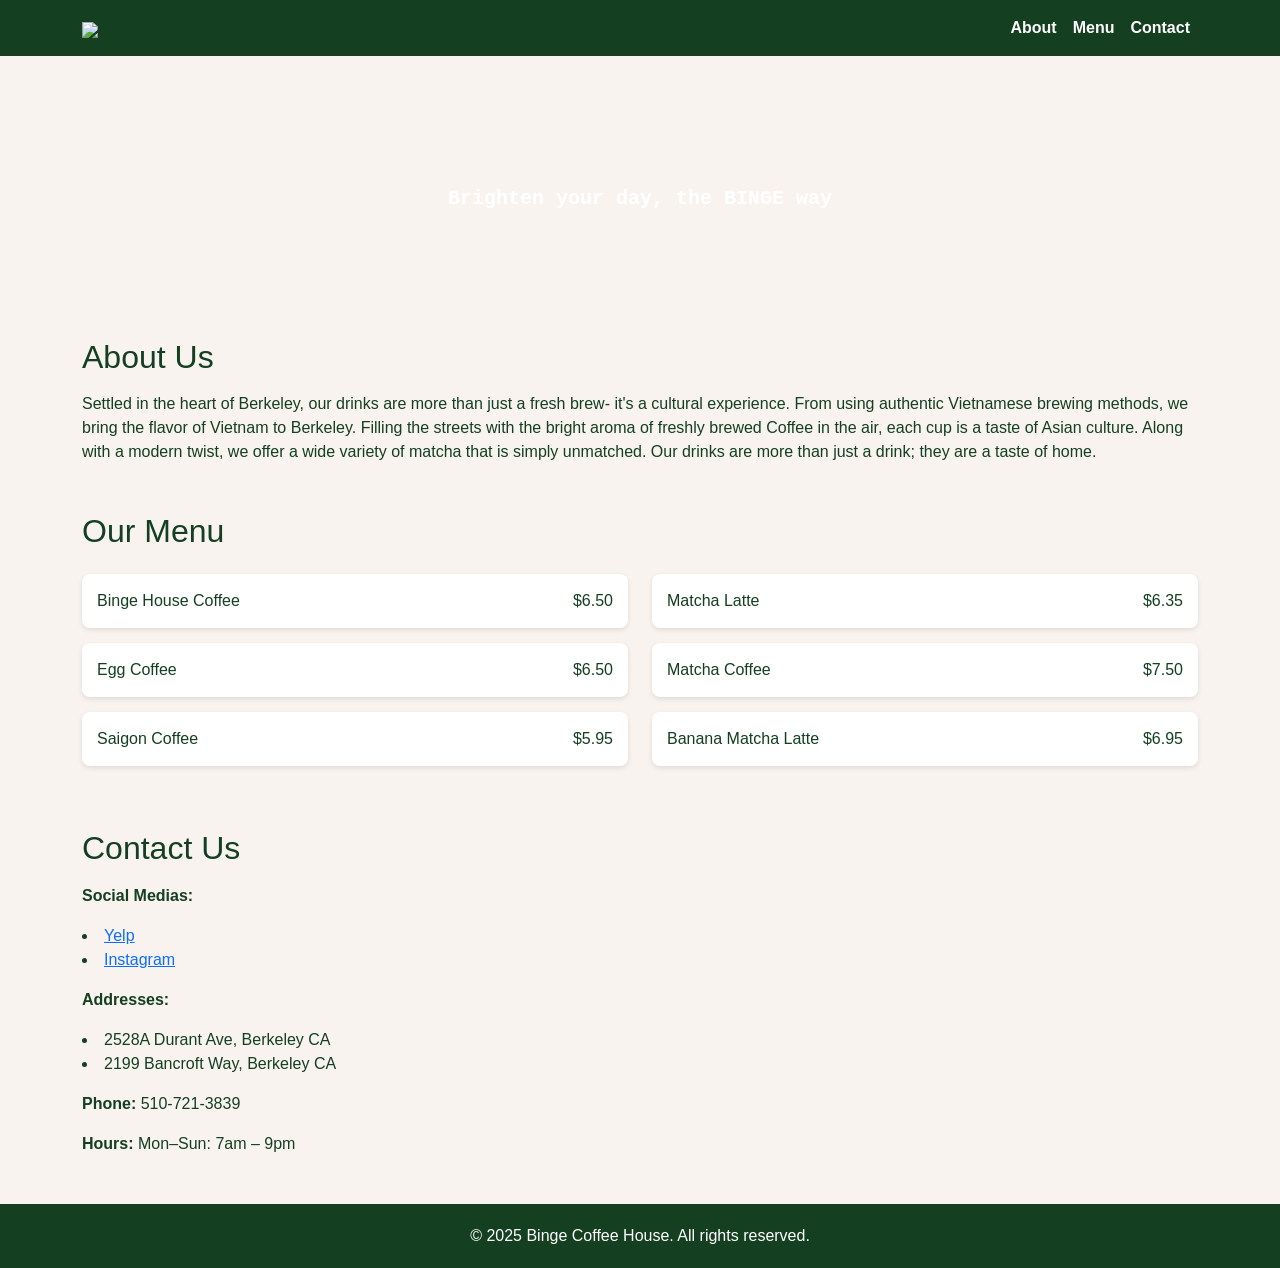
==== index.html @ 5737a085 "Pending changes exported from your codespace" ====
<!DOCTYPE html>
<html lang="en">
<head>
  <meta charset="UTF-8" />
  <meta name="viewport" content="width=device-width, initial-scale=1" />
  <title>Binge Coffee House</title>
  <!-- Bootstrap CSS CDN -->
  <link href="https://cdn.jsdelivr.net/npm/bootstrap@5.3.3/dist/css/bootstrap.min.css" rel="stylesheet" />

  <link rel="stylesheet" href="style.css" />

</head>
<body>

  <!-- Navbar -->
  <nav class="navbar navbar-expand-lg">
    <div class="container">
      <a class="navbar-brand" href="#"><img src="https://sdmntprwestus2.oaiusercontent.com/files/00000000-8bbc-61f8-864b-0257c5676d09/raw?se=2025-07-11T18%3A39%3A16Z&sp=r&sv=2024-08-04&sr=b&scid=2c85a72f-97a1-55dd-9997-6b4b5de7c45d&skoid=30ec2761-8f41-44db-b282-7a0f8809659b&sktid=a48cca56-e6da-484e-a814-9c849652bcb3&skt=2025-07-11T08%3A27%3A37Z&ske=2025-07-12T08%3A27%3A37Z&sks=b&skv=2024-08-04&sig=Iki78RWOVSCAe4Q52RHfgVtnEiiH8qFBvia9S9YXhaI%3D"style="height: 60px;"></a>
      <button class="navbar-toggler bg-light" type="button" data-bs-toggle="collapse" data-bs-target="#navbarNav">
        <span class="navbar-toggler-icon text-dark"></span>
      </button>
      <div class="collapse navbar-collapse justify-content-end" id="navbarNav">
        <ul class="navbar-nav">
          <li class="nav-item"><a class="nav-link" href="#about">About</a></li>
          <li class="nav-item"><a class="nav-link" href="#menu">Menu</a></li>
          <li class="nav-item"><a class="nav-link" href="#contact">Contact</a></li>
        </ul>
      </div>
    </div>
  </nav>

  <!-- Hero Section -->
  <section class="hero">
    <h1>Welcome to Binge Coffee House</h1>
    <p>Brighten your day, the BINGE way</p>
  </section>

  <!-- Main Content -->
  <div class="container my-5">

    <!-- About -->
    <section id="about" class="mb-5">
      <h2 class="mb-3">About Us</h2>
      <p>Settled in the heart of Berkeley, our drinks are more than just a fresh brew- it's a cultural experience. From using authentic Vietnamese brewing methods, we bring the flavor of Vietnam to Berkeley. Filling the streets with the bright aroma of freshly brewed Coffee in the air, each cup is a taste of Asian culture. Along with a modern twist, we offer a wide variety of matcha that is simply unmatched. Our drinks are more than just a drink; they are a taste of home.</p>
    </section>

    <!-- Menu -->
    <section id="menu" class="mb-5">
      <h2 class="mb-4">Our Menu</h2>
      <div class="row">
        <div class="col-md-6">
          <div class="menu-item d-flex justify-content-between">
            <span>Binge House Coffee</span><span>$6.50</span>
          </div>
          <div class="menu-item d-flex justify-content-between">
            <span>Egg Coffee</span><span>$6.50</span>
          </div>
          <div class="menu-item d-flex justify-content-between">
            <span>Saigon Coffee</span><span>$5.95</span>
          </div>
        </div>
        <div class="col-md-6">
          <div class="menu-item d-flex justify-content-between">
            <span>Matcha Latte</span><span>$6.35</span>
          </div>
          <div class="menu-item d-flex justify-content-between">
            <span>Matcha Coffee</span><span>$7.50</span>
          </div>
          <div class="menu-item d-flex justify-content-between">
            <span>Banana Matcha Latte</span><span>$6.95</span>
          </div>
        </div>
      </div>
    </section>

    <!-- Contact -->
    <section id="contact">
      <h2 class="mb-3">Contact Us</h2>
      <p><strong>Social Medias:</strong>
      <li><a href="https://www.yelp.com/biz/binge-coffee-house-berkeley">Yelp</a></li>
      <li><a href="https://www.instagram.com/bingecoffeehouse/">Instagram</a></li>
      </p>
      <p><strong>Addresses:</strong> 
      <li>2528A Durant Ave, Berkeley CA </li>
      <li>2199 Bancroft Way, Berkeley CA </li>
      </p>
      <p><strong>Phone:</strong> 510-721-3839</p>
      <p><strong>Hours:</strong> Mon–Sun: 7am – 9pm</p>
    </section>

  </div>

  <!-- Footer -->
  <footer>
    &copy; 2025 Binge Coffee House. All rights reserved.
  </footer>

  <!-- Bootstrap JS (for navbar toggle) -->
  <script src="https://cdn.jsdelivr.net/npm/bootstrap@5.3.3/dist/js/bootstrap.bundle.min.js"></script>
</body>
</html>
---- style.css ----
body {
  background-color: #f8f3ef;
  color: #143f21;
  font-family: 'Segoe UI', sans-serif;
}
.navbar {
  background-color: #143f21;
}
.navbar-brand, .nav-link {
  color: #fff !important;
  font-weight: bold;
}
.hero {
  background-image: url('https://images.squarespace-cdn.com/content/v1/673925059feafc19da587db2/c47ba6ce-5263-4a9c-834e-839a4fa09772/_CA14722.jpg?format=2500w');
  background-size: cover;
  background-position: center;
  background-repeat: no-repeat;
  
  padding: 60px 20px;

  text-align: center;
  color: rgb(255, 255, 255);
  font-family: monospace;
  font-weight: bold;
  font-size: x-large;
}
.hero h1 {
  font-family: monospace;
  font-weight: 500;
  font-size: 3rem;
  color: #f8f3ef;
  margin-bottom: 10px;
}
.menu-item {
  background-color: #fff;
  border-radius: 8px;
  box-shadow: 0 2px 5px rgba(0,0,0,0.1);
  padding: 15px;
  margin-bottom: 15px;
}
footer {
  background-color: #143f21;
  color: white;
  padding: 20px 10px;
  text-align: center;
  margin-top: 40px;
}
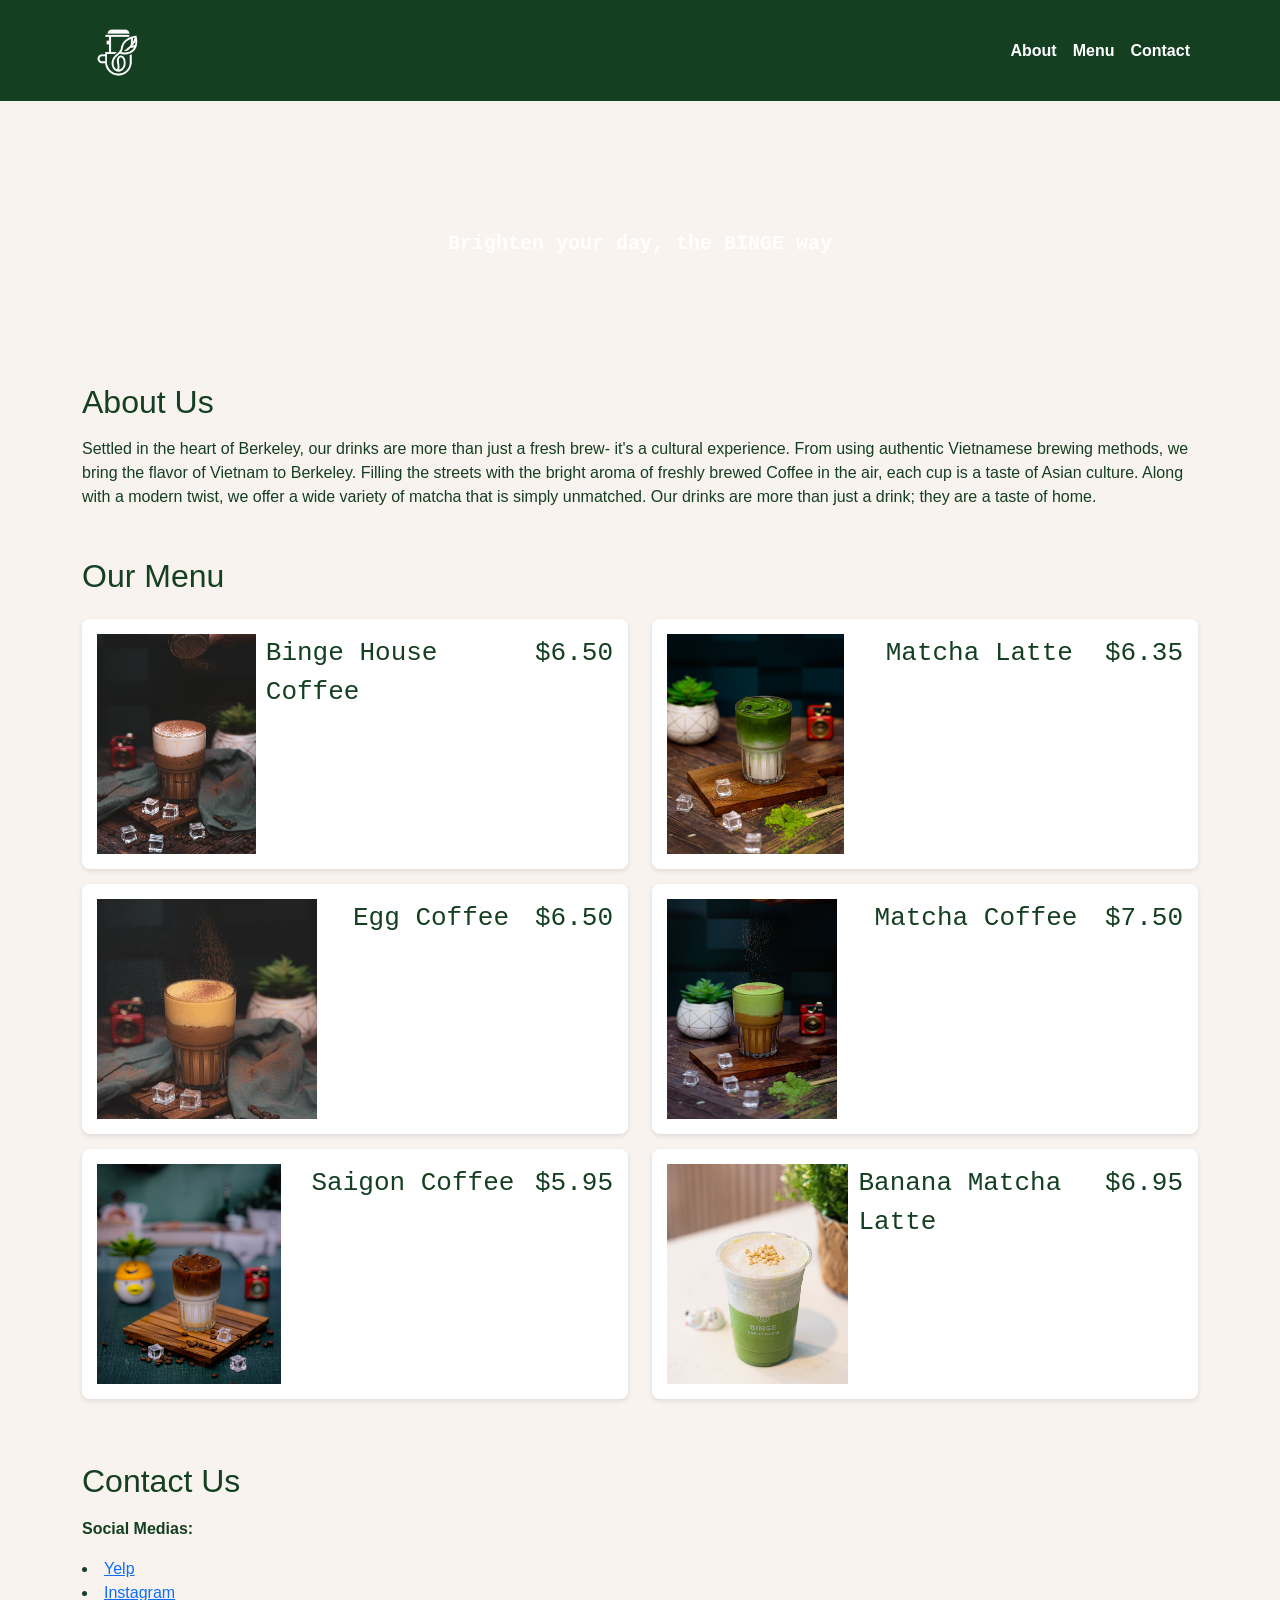
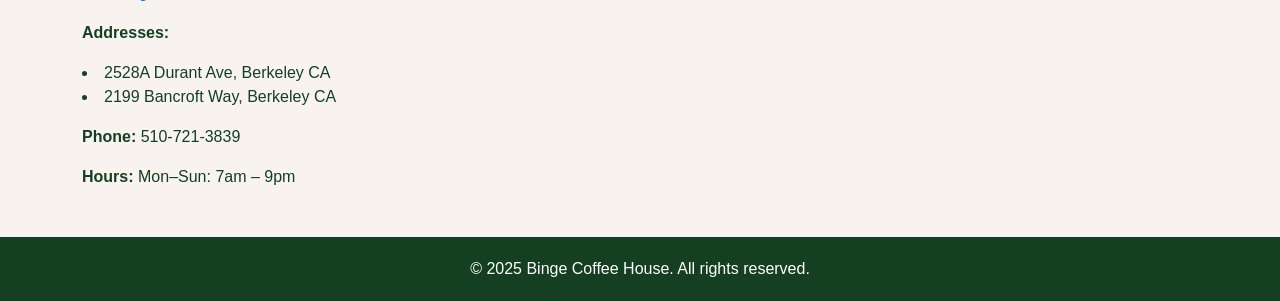
==== commit fb21b664: "Images" ====
--- a/index.html
+++ b/index.html
@@ -15,7 +15,7 @@
   <!-- Navbar -->
   <nav class="navbar navbar-expand-lg">
     <div class="container">
-      <a class="navbar-brand" href="#"><img src="https://sdmntprwestus2.oaiusercontent.com/files/00000000-8bbc-61f8-864b-0257c5676d09/raw?se=2025-07-11T18%3A39%3A16Z&sp=r&sv=2024-08-04&sr=b&scid=2c85a72f-97a1-55dd-9997-6b4b5de7c45d&skoid=30ec2761-8f41-44db-b282-7a0f8809659b&sktid=a48cca56-e6da-484e-a814-9c849652bcb3&skt=2025-07-11T08%3A27%3A37Z&ske=2025-07-12T08%3A27%3A37Z&sks=b&skv=2024-08-04&sig=Iki78RWOVSCAe4Q52RHfgVtnEiiH8qFBvia9S9YXhaI%3D"style="height: 60px;"></a>
+      <a class="navbar-brand" href="#"><img src="images/Jul 11, 2025, 11_19_41 AM.png"style="height: 75px;"></a>
       <button class="navbar-toggler bg-light" type="button" data-bs-toggle="collapse" data-bs-target="#navbarNav">
         <span class="navbar-toggler-icon text-dark"></span>
       </button>
@@ -50,23 +50,29 @@
       <div class="row">
         <div class="col-md-6">
           <div class="menu-item d-flex justify-content-between">
+            <img src="images/housecoffeereal.jpg" style="height: 220px; margin-right: 10px;" />
             <span>Binge House Coffee</span><span>$6.50</span>
           </div>
           <div class="menu-item d-flex justify-content-between">
+            <img src="images/bingehousecoffee.jpg" style="height: 220px; margin-right: 10px;" />
             <span>Egg Coffee</span><span>$6.50</span>
           </div>
           <div class="menu-item d-flex justify-content-between">
+            <img src="images/saigon sua da.jpg" style="height: 220px; margin-right: 10px;" />
             <span>Saigon Coffee</span><span>$5.95</span>
           </div>
         </div>
         <div class="col-md-6">
           <div class="menu-item d-flex justify-content-between">
+            <img src="images/matcha.jpg" style="height: 220px; margin-right: 10px;" />
             <span>Matcha Latte</span><span>$6.35</span>
           </div>
           <div class="menu-item d-flex justify-content-between">
+            <img src="images/matcha coffee.jpg" style="height: 220px;width: 170px; margin-right: 10px;" />
             <span>Matcha Coffee</span><span>$7.50</span>
           </div>
           <div class="menu-item d-flex justify-content-between">
+            <img src="images/Bananamatcha.jpeg" style="height: 220px;width: 200px; margin-right: 10px;" />
             <span>Banana Matcha Latte</span><span>$6.95</span>
           </div>
         </div>
--- a/style.css
+++ b/style.css
@@ -33,10 +33,13 @@
 }
 .menu-item {
   background-color: #fff;
+  font-family: monospace;
+  font-size: xx-large;
   border-radius: 8px;
   box-shadow: 0 2px 5px rgba(0,0,0,0.1);
   padding: 15px;
   margin-bottom: 15px;
+  height: 250px;
 }
 footer {
   background-color: #143f21;
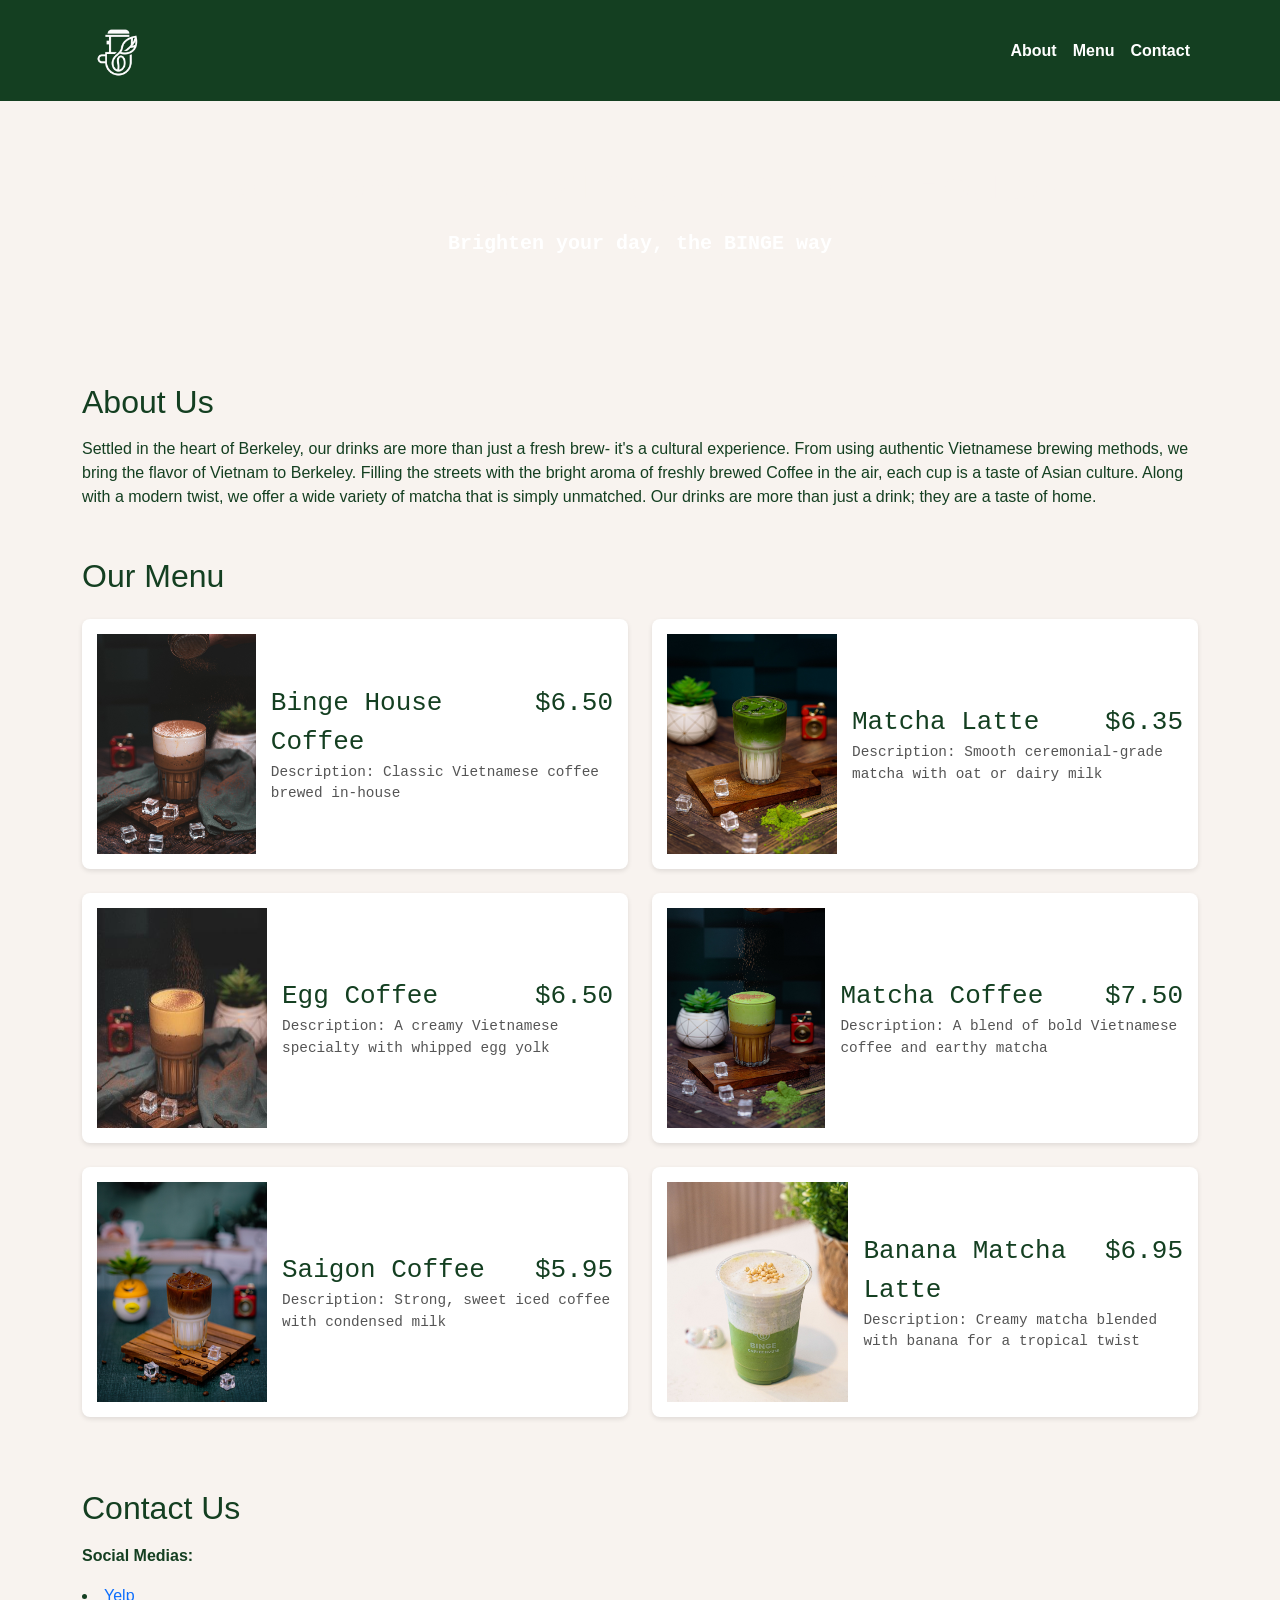
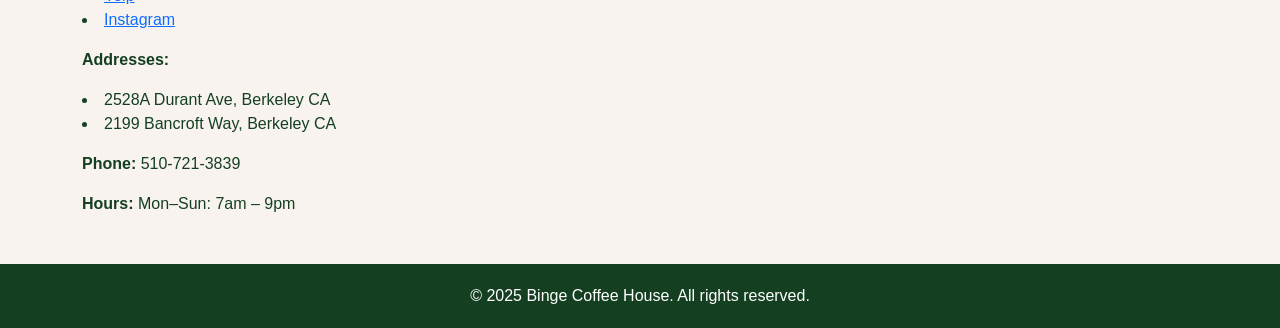
==== commit 51f25ba6: "wdasdn" ====
--- a/index.html
+++ b/index.html
@@ -45,39 +45,80 @@
     </section>
 
     <!-- Menu -->
-    <section id="menu" class="mb-5">
-      <h2 class="mb-4">Our Menu</h2>
-      <div class="row">
-        <div class="col-md-6">
-          <div class="menu-item d-flex justify-content-between">
-            <img src="images/housecoffeereal.jpg" style="height: 220px; margin-right: 10px;" />
-            <span>Binge House Coffee</span><span>$6.50</span>
+<section id="menu" class="mb-5">
+  <h2 class="mb-4">Our Menu</h2>
+  <div class="row">
+    <div class="col-md-6">
+      <div class="menu-item d-flex mb-4">
+        <img src="images/housecoffeereal.jpg" style="height: 220px; width: 170px; margin-right: 15px;" />
+        <div class="d-flex flex-column justify-content-center">
+          <div class="d-flex justify-content-between" style="width: 100%;">
+            <span>Binge House Coffee</span>
+            <span>$6.50</span>
           </div>
-          <div class="menu-item d-flex justify-content-between">
-            <img src="images/bingehousecoffee.jpg" style="height: 220px; margin-right: 10px;" />
-            <span>Egg Coffee</span><span>$6.50</span>
-          </div>
-          <div class="menu-item d-flex justify-content-between">
-            <img src="images/saigon sua da.jpg" style="height: 220px; margin-right: 10px;" />
-            <span>Saigon Coffee</span><span>$5.95</span>
-          </div>
-        </div>
-        <div class="col-md-6">
-          <div class="menu-item d-flex justify-content-between">
-            <img src="images/matcha.jpg" style="height: 220px; margin-right: 10px;" />
-            <span>Matcha Latte</span><span>$6.35</span>
-          </div>
-          <div class="menu-item d-flex justify-content-between">
-            <img src="images/matcha coffee.jpg" style="height: 220px;width: 170px; margin-right: 10px;" />
-            <span>Matcha Coffee</span><span>$7.50</span>
-          </div>
-          <div class="menu-item d-flex justify-content-between">
-            <img src="images/Bananamatcha.jpeg" style="height: 220px;width: 200px; margin-right: 10px;" />
-            <span>Banana Matcha Latte</span><span>$6.95</span>
-          </div>
+          <span style="font-size: 0.9rem; color: #555;">Description: Classic Vietnamese coffee brewed in-house</span>
         </div>
       </div>
-    </section>
+
+      <div class="menu-item d-flex mb-4">
+        <img src="images/bingehousecoffee.jpg" style="height: 220px; width: 170px; margin-right: 15px;" />
+        <div class="d-flex flex-column justify-content-center">
+          <div class="d-flex justify-content-between" style="width: 100%;">
+            <span>Egg Coffee</span>
+            <span>$6.50</span>
+          </div>
+          <span style="font-size: 0.9rem; color: #555;">Description: A creamy Vietnamese specialty with whipped egg yolk</span>
+        </div>
+      </div>
+
+      <div class="menu-item d-flex mb-4">
+        <img src="images/saigon sua da.jpg" style="height: 220px; width: 170px; margin-right: 15px;" />
+        <div class="d-flex flex-column justify-content-center">
+          <div class="d-flex justify-content-between" style="width: 100%;">
+            <span>Saigon Coffee</span>
+            <span>$5.95</span>
+          </div>
+          <span style="font-size: 0.9rem; color: #555;">Description: Strong, sweet iced coffee with condensed milk</span>
+        </div>
+      </div>
+    </div>
+
+    <div class="col-md-6">
+      <div class="menu-item d-flex mb-4">
+        <img src="images/matcha.jpg" style="height: 220px; width: 170px; margin-right: 15px;" />
+        <div class="d-flex flex-column justify-content-center">
+          <div class="d-flex justify-content-between" style="width: 100%;">
+            <span>Matcha Latte</span>
+            <span>$6.35</span>
+          </div>
+          <span style="font-size: 0.9rem; color: #555;">Description: Smooth ceremonial-grade matcha with oat or dairy milk</span>
+        </div>
+      </div>
+
+      <div class="menu-item d-flex mb-4">
+        <img src="images/matcha coffee.jpg" style="height: 220px; width: 170px; margin-right: 15px;" />
+        <div class="d-flex flex-column justify-content-center">
+          <div class="d-flex justify-content-between" style="width: 100%;">
+            <span>Matcha Coffee</span>
+            <span>$7.50</span>
+          </div>
+          <span style="font-size: 0.9rem; color: #555;">Description: A blend of bold Vietnamese coffee and earthy matcha</span>
+        </div>
+      </div>
+
+      <div class="menu-item d-flex mb-4">
+        <img src="images/Bananamatcha.jpeg" style="height: 220px; width: 200px; margin-right: 15px;" />
+        <div class="d-flex flex-column justify-content-center">
+          <div class="d-flex justify-content-between" style="width: 100%;">
+            <span>Banana Matcha Latte</span>
+            <span>$6.95</span>
+          </div>
+          <span style="font-size: 0.9rem; color: #555;">Description: Creamy matcha blended with banana for a tropical twist</span>
+        </div>
+      </div>
+    </div>
+  </div>
+</section>
 
     <!-- Contact -->
     <section id="contact">
--- a/style.css
+++ b/style.css
@@ -2,6 +2,10 @@
   background-color: #f8f3ef;
   color: #143f21;
   font-family: 'Segoe UI', sans-serif;
+}
+#descriptions{
+font-family: Cambria, Cochin, Georgia, Times, 'Times New Roman', serif;
+font-size: medium;
 }
 .navbar {
   background-color: #143f21;
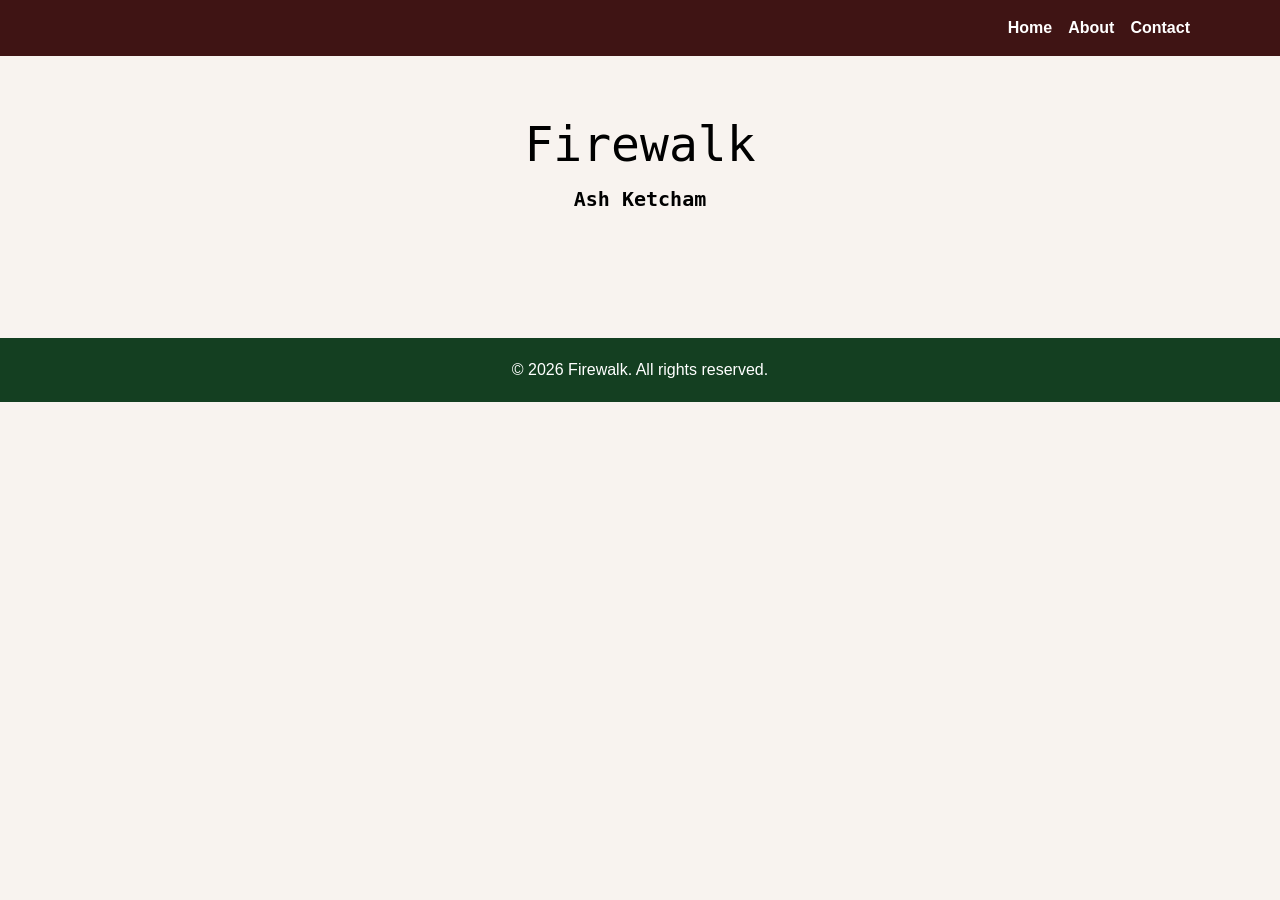
==== commit 8176fa37: "rah rah rahhhh" ====
--- a/index.html
+++ b/index.html
@@ -3,7 +3,7 @@
 <head>
   <meta charset="UTF-8" />
   <meta name="viewport" content="width=device-width, initial-scale=1" />
-  <title>Binge Coffee House</title>
+  <title>Firewalk</title>
   <!-- Bootstrap CSS CDN -->
   <link href="https://cdn.jsdelivr.net/npm/bootstrap@5.3.3/dist/css/bootstrap.min.css" rel="stylesheet" />
 
@@ -15,15 +15,14 @@
   <!-- Navbar -->
   <nav class="navbar navbar-expand-lg">
     <div class="container">
-      <a class="navbar-brand" href="#"><img src="images/Jul 11, 2025, 11_19_41 AM.png"style="height: 75px;"></a>
       <button class="navbar-toggler bg-light" type="button" data-bs-toggle="collapse" data-bs-target="#navbarNav">
         <span class="navbar-toggler-icon text-dark"></span>
       </button>
       <div class="collapse navbar-collapse justify-content-end" id="navbarNav">
         <ul class="navbar-nav">
-          <li class="nav-item"><a class="nav-link" href="#about">About</a></li>
-          <li class="nav-item"><a class="nav-link" href="#menu">Menu</a></li>
-          <li class="nav-item"><a class="nav-link" href="#contact">Contact</a></li>
+          <li class="nav-item"><a class="nav-link" href="index.html">Home</a></li>
+          <li class="nav-item"><a class="nav-link" href="about.html">About</a></li>
+          <li class="nav-item"><a class="nav-link" href="contact.html">Contact</a></li>
         </ul>
       </div>
     </div>
@@ -31,115 +30,19 @@
 
   <!-- Hero Section -->
   <section class="hero">
-    <h1>Welcome to Binge Coffee House</h1>
-    <p>Brighten your day, the BINGE way</p>
+    <h1>Firewalk</h1>
+    <p>Ash Ketcham</p>
   </section>
 
   <!-- Main Content -->
   <div class="container my-5">
 
-    <!-- About -->
-    <section id="about" class="mb-5">
-      <h2 class="mb-3">About Us</h2>
-      <p>Settled in the heart of Berkeley, our drinks are more than just a fresh brew- it's a cultural experience. From using authentic Vietnamese brewing methods, we bring the flavor of Vietnam to Berkeley. Filling the streets with the bright aroma of freshly brewed Coffee in the air, each cup is a taste of Asian culture. Along with a modern twist, we offer a wide variety of matcha that is simply unmatched. Our drinks are more than just a drink; they are a taste of home.</p>
-    </section>
-
-    <!-- Menu -->
-<section id="menu" class="mb-5">
-  <h2 class="mb-4">Our Menu</h2>
-  <div class="row">
-    <div class="col-md-6">
-      <div class="menu-item d-flex mb-4">
-        <img src="images/housecoffeereal.jpg" style="height: 220px; width: 170px; margin-right: 15px;" />
-        <div class="d-flex flex-column justify-content-center">
-          <div class="d-flex justify-content-between" style="width: 100%;">
-            <span>Binge House Coffee</span>
-            <span>$6.50</span>
-          </div>
-          <span style="font-size: 0.9rem; color: #555;">Description: Classic Vietnamese coffee brewed in-house</span>
-        </div>
-      </div>
-
-      <div class="menu-item d-flex mb-4">
-        <img src="images/bingehousecoffee.jpg" style="height: 220px; width: 170px; margin-right: 15px;" />
-        <div class="d-flex flex-column justify-content-center">
-          <div class="d-flex justify-content-between" style="width: 100%;">
-            <span>Egg Coffee</span>
-            <span>$6.50</span>
-          </div>
-          <span style="font-size: 0.9rem; color: #555;">Description: A creamy Vietnamese specialty with whipped egg yolk</span>
-        </div>
-      </div>
-
-      <div class="menu-item d-flex mb-4">
-        <img src="images/saigon sua da.jpg" style="height: 220px; width: 170px; margin-right: 15px;" />
-        <div class="d-flex flex-column justify-content-center">
-          <div class="d-flex justify-content-between" style="width: 100%;">
-            <span>Saigon Coffee</span>
-            <span>$5.95</span>
-          </div>
-          <span style="font-size: 0.9rem; color: #555;">Description: Strong, sweet iced coffee with condensed milk</span>
-        </div>
-      </div>
-    </div>
-
-    <div class="col-md-6">
-      <div class="menu-item d-flex mb-4">
-        <img src="images/matcha.jpg" style="height: 220px; width: 170px; margin-right: 15px;" />
-        <div class="d-flex flex-column justify-content-center">
-          <div class="d-flex justify-content-between" style="width: 100%;">
-            <span>Matcha Latte</span>
-            <span>$6.35</span>
-          </div>
-          <span style="font-size: 0.9rem; color: #555;">Description: Smooth ceremonial-grade matcha with oat or dairy milk</span>
-        </div>
-      </div>
-
-      <div class="menu-item d-flex mb-4">
-        <img src="images/matcha coffee.jpg" style="height: 220px; width: 170px; margin-right: 15px;" />
-        <div class="d-flex flex-column justify-content-center">
-          <div class="d-flex justify-content-between" style="width: 100%;">
-            <span>Matcha Coffee</span>
-            <span>$7.50</span>
-          </div>
-          <span style="font-size: 0.9rem; color: #555;">Description: A blend of bold Vietnamese coffee and earthy matcha</span>
-        </div>
-      </div>
-
-      <div class="menu-item d-flex mb-4">
-        <img src="images/Bananamatcha.jpeg" style="height: 220px; width: 200px; margin-right: 15px;" />
-        <div class="d-flex flex-column justify-content-center">
-          <div class="d-flex justify-content-between" style="width: 100%;">
-            <span>Banana Matcha Latte</span>
-            <span>$6.95</span>
-          </div>
-          <span style="font-size: 0.9rem; color: #555;">Description: Creamy matcha blended with banana for a tropical twist</span>
-        </div>
-      </div>
-    </div>
-  </div>
-</section>
-
-    <!-- Contact -->
-    <section id="contact">
-      <h2 class="mb-3">Contact Us</h2>
-      <p><strong>Social Medias:</strong>
-      <li><a href="https://www.yelp.com/biz/binge-coffee-house-berkeley">Yelp</a></li>
-      <li><a href="https://www.instagram.com/bingecoffeehouse/">Instagram</a></li>
-      </p>
-      <p><strong>Addresses:</strong> 
-      <li>2528A Durant Ave, Berkeley CA </li>
-      <li>2199 Bancroft Way, Berkeley CA </li>
-      </p>
-      <p><strong>Phone:</strong> 510-721-3839</p>
-      <p><strong>Hours:</strong> Mon–Sun: 7am – 9pm</p>
-    </section>
-
-  </div>
+   
+</div>
 
   <!-- Footer -->
   <footer>
-    &copy; 2025 Binge Coffee House. All rights reserved.
+    &copy; 2026 Firewalk. All rights reserved.
   </footer>
 
   <!-- Bootstrap JS (for navbar toggle) -->
--- a/style.css
+++ b/style.css
@@ -8,14 +8,15 @@
 font-size: medium;
 }
 .navbar {
-  background-color: #143f21;
+  background-color: #3f1414;
 }
 .navbar-brand, .nav-link {
   color: #fff !important;
   font-weight: bold;
 }
 .hero {
-  background-image: url('https://images.squarespace-cdn.com/content/v1/673925059feafc19da587db2/c47ba6ce-5263-4a9c-834e-839a4fa09772/_CA14722.jpg?format=2500w');
+  /*background-image: url('https://images.squarespace-cdn.com/content/v1/673925059feafc19da587db2/c47ba6ce-5263-4a9c-834e-839a4fa09772/_CA14722.jpg?format=2500w');
+  */
   background-size: cover;
   background-position: center;
   background-repeat: no-repeat;
@@ -23,7 +24,7 @@
   padding: 60px 20px;
 
   text-align: center;
-  color: rgb(255, 255, 255);
+  color: rgb(0, 0, 0);
   font-family: monospace;
   font-weight: bold;
   font-size: x-large;
@@ -32,7 +33,7 @@
   font-family: monospace;
   font-weight: 500;
   font-size: 3rem;
-  color: #f8f3ef;
+  color: #000000;
   margin-bottom: 10px;
 }
 .menu-item {
@@ -43,7 +44,7 @@
   box-shadow: 0 2px 5px rgba(0,0,0,0.1);
   padding: 15px;
   margin-bottom: 15px;
-  height: 250px;
+  min-height: 250px;
 }
 footer {
   background-color: #143f21;
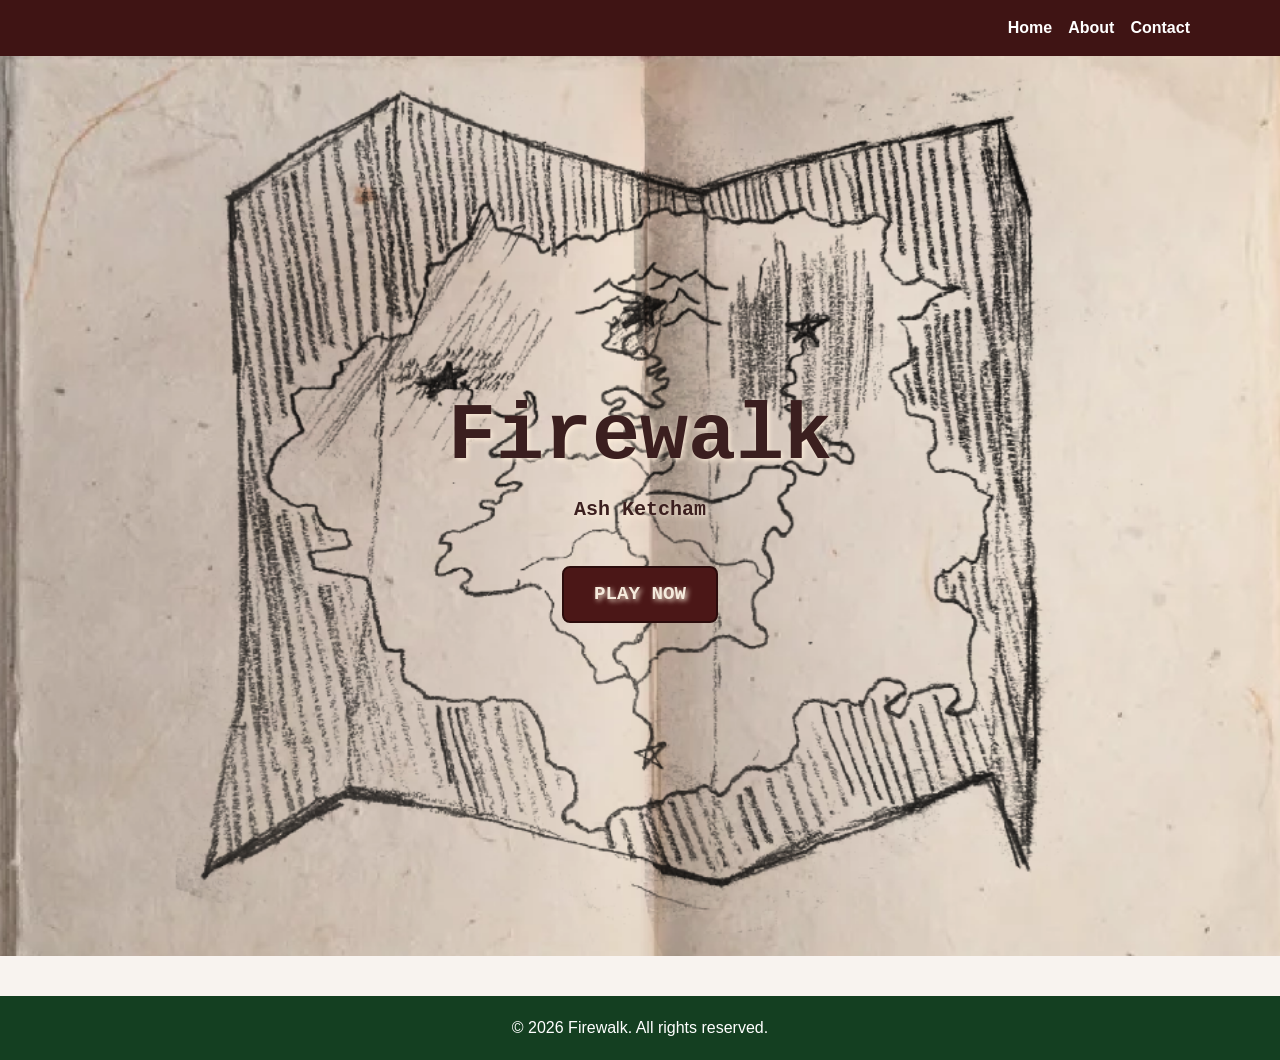
==== commit c8da8e74: "final" ====
--- a/index.html
+++ b/index.html
@@ -30,15 +30,15 @@
 
   <!-- Hero Section -->
   <section class="hero">
-    <h1>Firewalk</h1>
-    <p>Ash Ketcham</p>
+    <h1><strong>Firewalk</strong></h1>
+    <p><strong>Ash Ketcham</strong></p>
+      <a href="https://c43td9j5.play.borogove.io/" class="play-button">
+    PLAY NOW </a>
+
+
   </section>
 
-  <!-- Main Content -->
-  <div class="container my-5">
 
-   
-</div>
 
   <!-- Footer -->
   <footer>
--- a/style.css
+++ b/style.css
@@ -14,28 +14,121 @@
   color: #fff !important;
   font-weight: bold;
 }
+
 .hero {
-  /*background-image: url('https://images.squarespace-cdn.com/content/v1/673925059feafc19da587db2/c47ba6ce-5263-4a9c-834e-839a4fa09772/_CA14722.jpg?format=2500w');
-  */
+  background-image: url("images/mapfirewalk.png");
   background-size: cover;
   background-position: center;
   background-repeat: no-repeat;
-  
-  padding: 60px 20px;
+
+  min-height: 100vh;
+
+  display: flex;
+  flex-direction: column;
+  justify-content: center;
+    align-items: center;
 
   text-align: center;
-  color: rgb(0, 0, 0);
+  color: #3b1f1f;
+  text-shadow: 2px 2px 5px rgba(255, 240, 220, 0.9);
   font-family: monospace;
   font-weight: bold;
   font-size: x-large;
 }
 .hero h1 {
+  
   font-family: monospace;
   font-weight: 500;
-  font-size: 3rem;
-  color: #000000;
+  font-size: 5rem;
+  color: #3b1f1f;
+  text-shadow: 2px 2px 5px rgba(255, 240, 220, 0.9);
   margin-bottom: 10px;
 }
+
+.play-button {
+  margin-top: 25px;
+  padding: 12px 30px;
+
+  background-color: #4b1717;
+  color: #f5eadc;
+
+  font-family: monospace;
+  font-size: 1.2rem;
+  font-weight: bold;
+  text-decoration: none;
+
+  border: 2px solid #2b0c0c;
+  border-radius: 8px;
+
+  transition: 0.3s;
+}
+
+.play-button:hover {
+  background-color: #8d0101;
+  color: white;
+  transform: scale(1.05);
+}
+
+.about-page {
+  background-image: url("images/mapfirewalk.png");
+  background-size: cover;
+  background-position: center;
+  background-repeat: no-repeat;
+  background-attachment: fixed;
+
+  min-height: 100vh;
+}
+
+.about-box {
+  max-width: 850px;
+  margin: 120px auto;
+  padding: 40px;
+
+  background-color: rgba(248, 243, 239, 0.88);
+  border: 2px solid #3f1414;
+  border-radius: 12px;
+
+  text-align: center;
+  color: #143f21;
+  font-family: monospace;
+
+  box-shadow: 0 4px 20px rgba(0, 0, 0, 0.25);
+}
+
+.about-box h2 {
+  color: #3b1f1f;
+  font-size: 2.3rem;
+  font-weight: bold;
+  margin-bottom: 20px;
+}
+
+.about-box p {
+  font-size: 1.1rem;
+  line-height: 1.7;
+}
+
+html, body {
+  margin: 0;
+  min-height: 100%;
+}
+
+body.about-page {
+  min-height: 100vh;
+
+  display: flex;
+  flex-direction: column;
+
+  background-image: url("images/treetest.png");
+  background-size: cover;
+  background-position: center;
+  background-repeat: no-repeat;
+  background-attachment: fixed;
+}
+
+.about-page footer {
+  margin-top: auto;
+}
+
 .menu-item {
   background-color: #fff;
   font-family: monospace;
@@ -46,6 +139,7 @@
   margin-bottom: 15px;
   min-height: 250px;
 }
+
 footer {
   background-color: #143f21;
   color: white;
